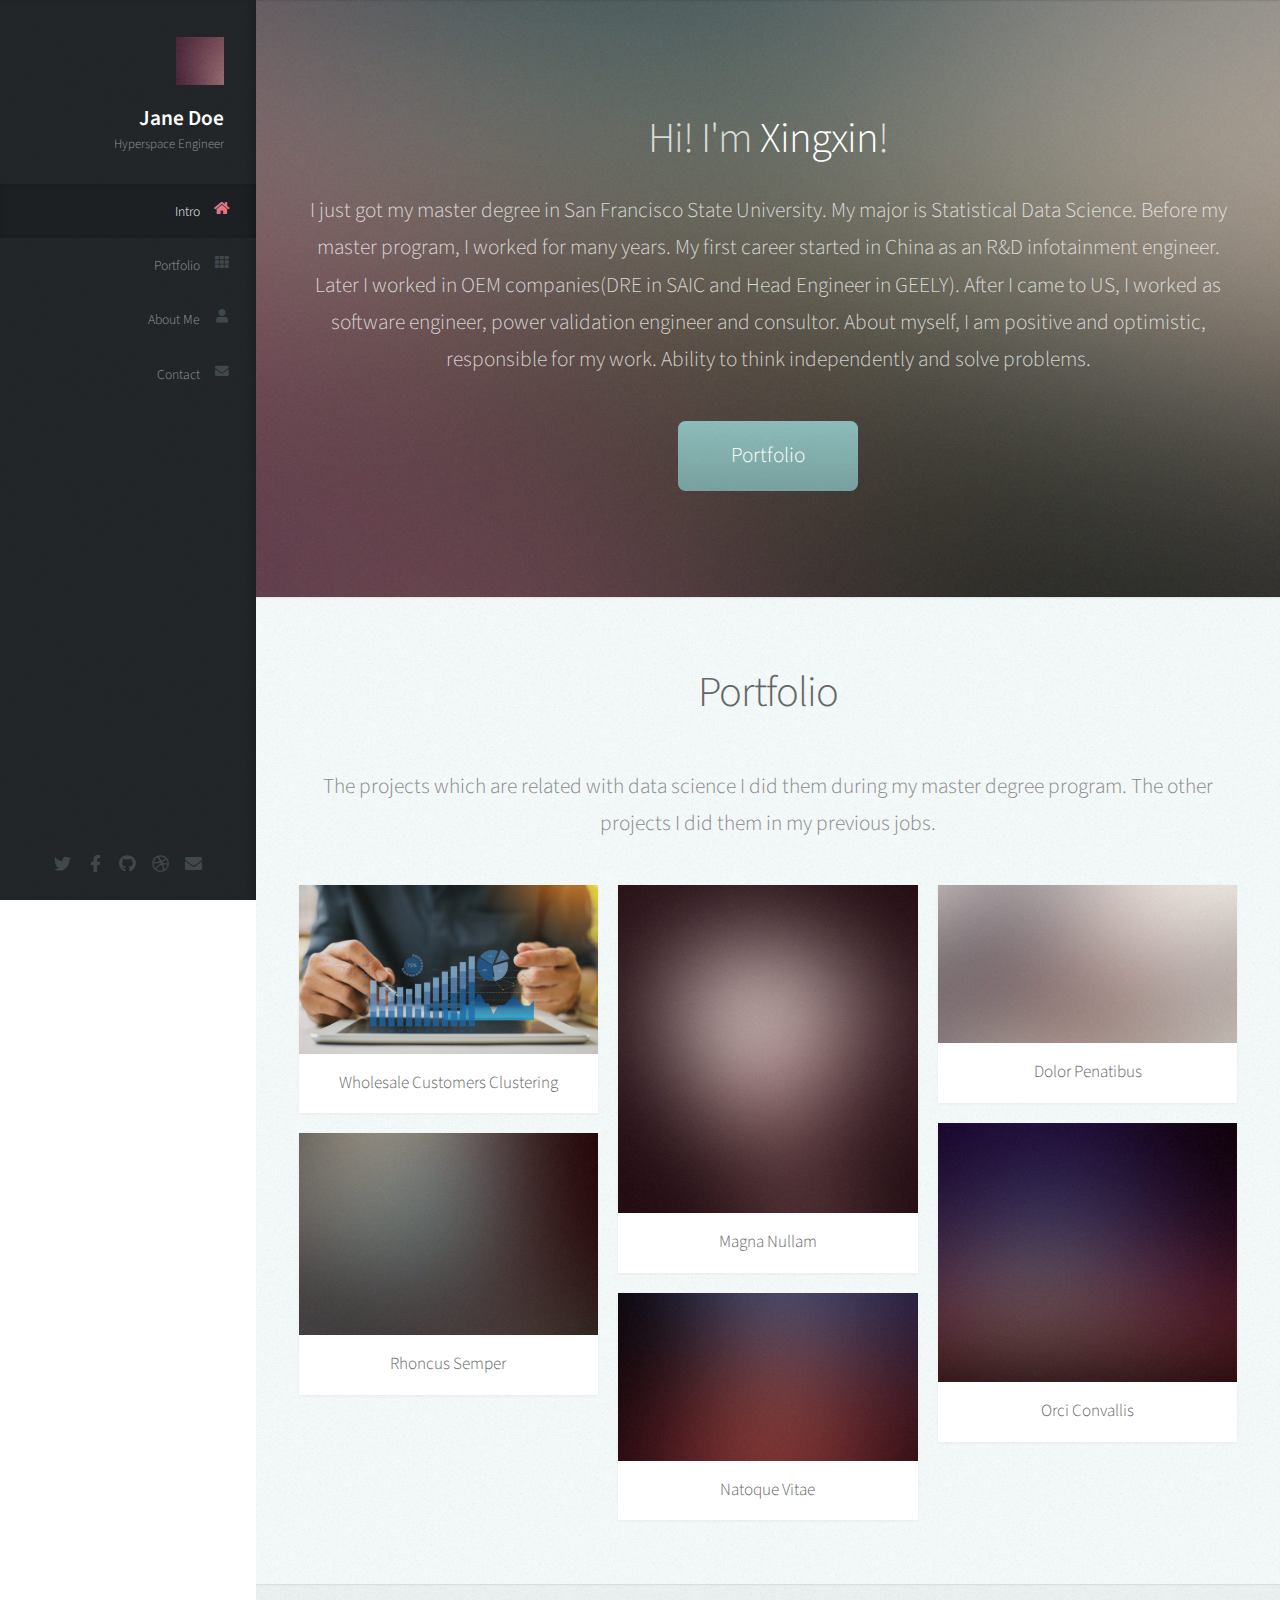
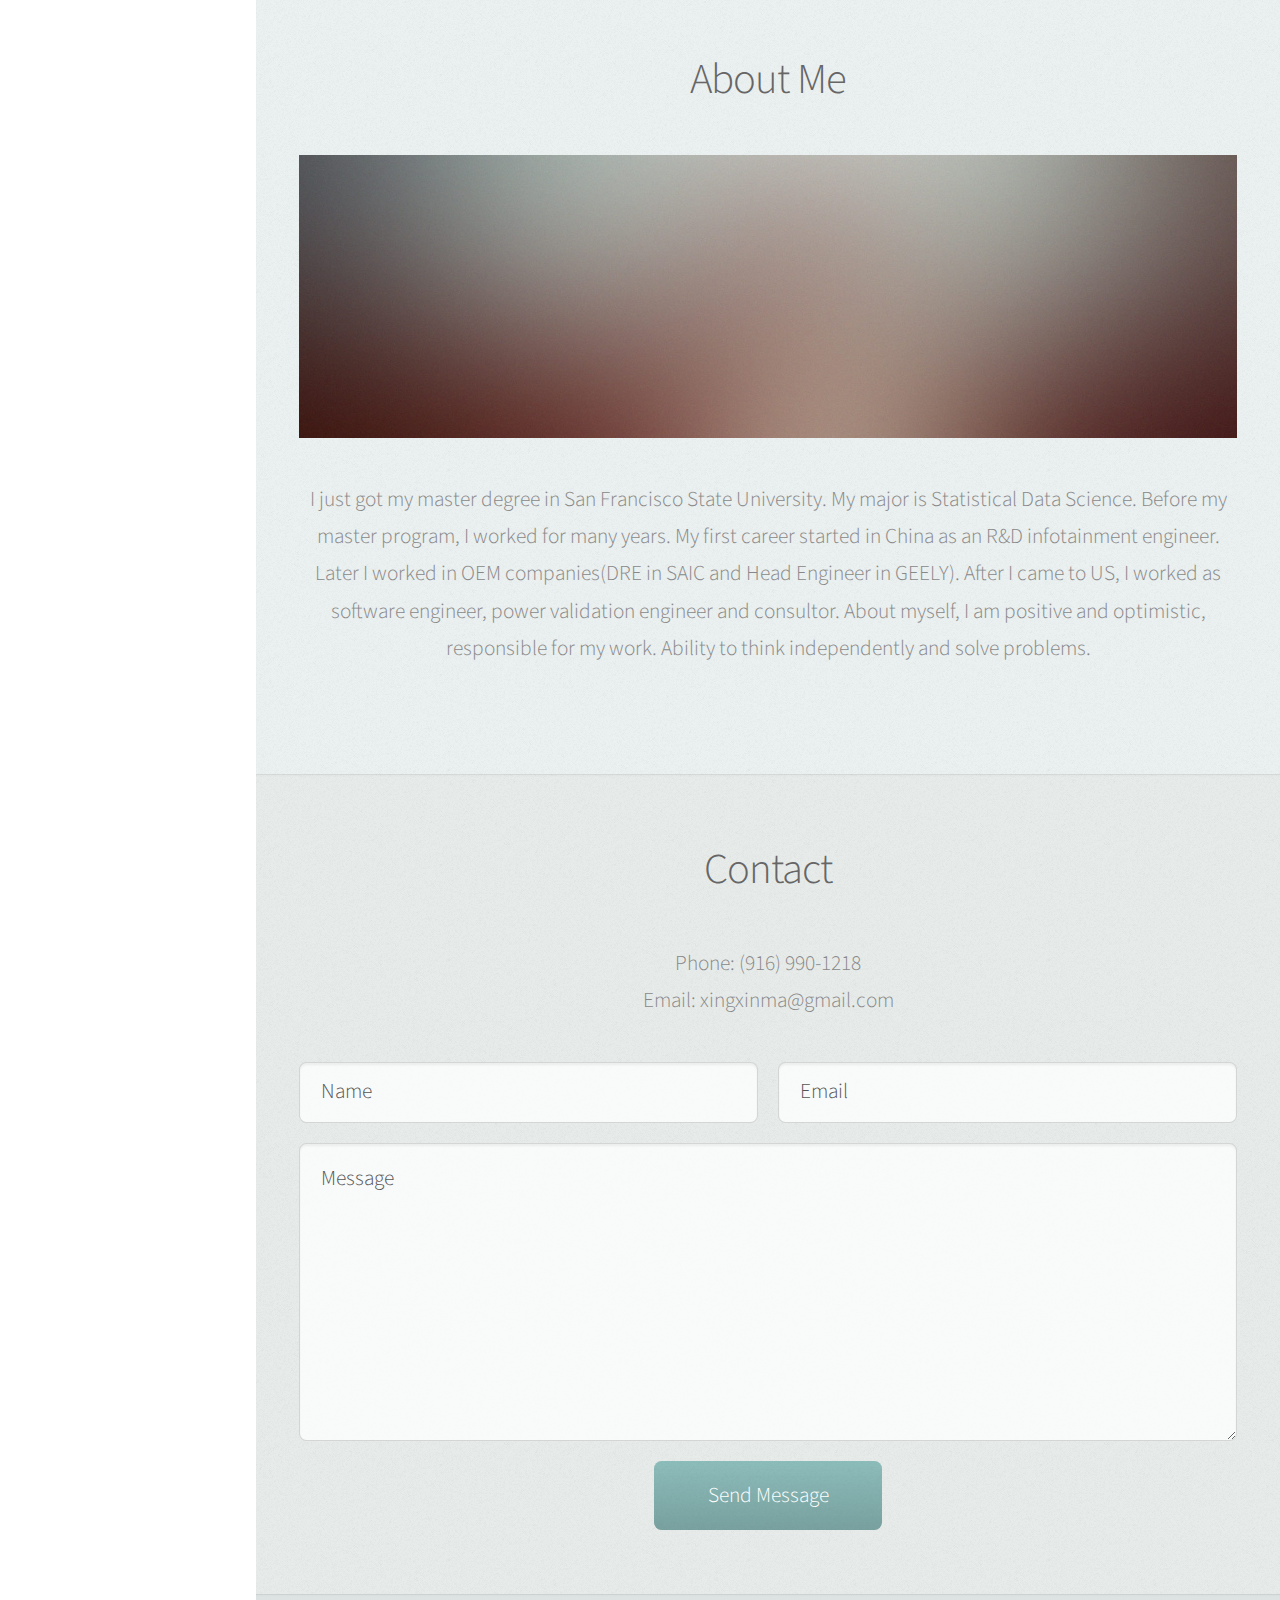
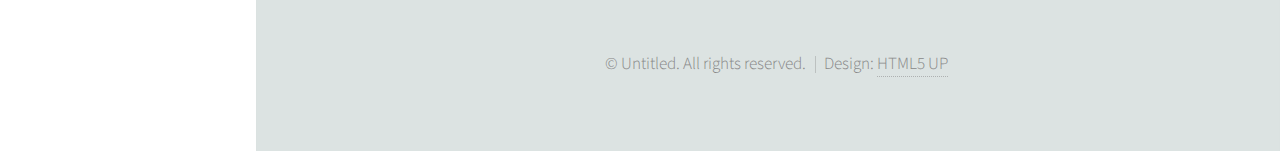
==== html5up-prologue/index.html @ 4d0ab178 "new" ====
<!DOCTYPE HTML>
<!--
	Prologue by HTML5 UP
	html5up.net | @ajlkn
	Free for personal and commercial use under the CCA 3.0 license (html5up.net/license)
-->
<html>
	<head>
		<title>Prologue by HTML5 UP</title>
		<meta charset="utf-8" />
		<meta name="viewport" content="width=device-width, initial-scale=1, user-scalable=no" />
		<link rel="stylesheet" href="assets/css/main.css" />
	</head>
	<body class="is-preload">

		<!-- Header -->
			<div id="header">

				<div class="top">

					<!-- Logo -->
						<div id="logo">
							<span class="image avatar48"><img src="images/avatar.jpg" alt="" /></span>
							<h1 id="title">Jane Doe</h1>
							<p>Hyperspace Engineer</p>
						</div>

					<!-- Nav -->
						<nav id="nav">
							<ul>
								<li><a href="#top" id="top-link"><span class="icon solid fa-home">Intro</span></a></li>
								<li><a href="#portfolio" id="portfolio-link"><span class="icon solid fa-th">Portfolio</span></a></li>
								<li><a href="#about" id="about-link"><span class="icon solid fa-user">About Me</span></a></li>
								<li><a href="#contact" id="contact-link"><span class="icon solid fa-envelope">Contact</span></a></li>
							</ul>
						</nav>

				</div>

				<div class="bottom">

					<!-- Social Icons -->
						<ul class="icons">
							<li><a href="#" class="icon brands fa-twitter"><span class="label">Twitter</span></a></li>
							<li><a href="#" class="icon brands fa-facebook-f"><span class="label">Facebook</span></a></li>
							<li><a href="#" class="icon brands fa-github"><span class="label">Github</span></a></li>
							<li><a href="#" class="icon brands fa-dribbble"><span class="label">Dribbble</span></a></li>
							<li><a href="#" class="icon solid fa-envelope"><span class="label">Email</span></a></li>
						</ul>

				</div>

			</div>

		<!-- Main -->
			<div id="main">

				<!-- Intro -->
					<section id="top" class="one dark cover">
						<div class="container">

							<header>
								<h2 class="alt">Hi! I'm <strong>Xingxin</strong>!  
								</h2>
								<p>I just got my master degree in San Francisco State University. My major is Statistical Data Science. Before my master program, I worked for many years. My first career started in China as an R&D infotainment engineer. Later I worked in OEM companies(DRE in SAIC and Head Engineer in GEELY). After I came to US, I worked as software engineer, power validation engineer and consultor.  About myself, I am positive and optimistic, responsible for my work. Ability to think independently and solve problems.</p>
							</header>

							<footer>
								<a href="#portfolio" class="button scrolly">Portfolio</a>
							</footer>

						</div>
					</section>

				<!-- Portfolio -->
					<section id="portfolio" class="two">
						<div class="container">

							<header>
								<h2>Portfolio</h2>
							</header>

							<p>The projects which are related with data science I did them during my master degree program. The other projects I did them in my previous jobs.</p>

							<div class="row">
								<div class="col-4 col-12-mobile">
									<article class="item">
										<a href="#" class="image fit"><img src="images/pic11.png" alt="" /></a>
										<header>
											<h3>Wholesale Customers
												Clustering</h3>
										</header>
									</article>
									<article class="item">
										<a href="#" class="image fit"><img src="images/pic03.jpg" alt="" /></a>
										<header>
											<h3>Rhoncus Semper</h3>
										</header>
									</article>
								</div>
								<div class="col-4 col-12-mobile">
									<article class="item">
										<a href="#" class="image fit"><img src="images/pic04.jpg" alt="" /></a>
										<header>
											<h3>Magna Nullam</h3>
										</header>
									</article>
									<article class="item">
										<a href="#" class="image fit"><img src="images/pic05.jpg" alt="" /></a>
										<header>
											<h3>Natoque Vitae</h3>
										</header>
									</article>
								</div>
								<div class="col-4 col-12-mobile">
									<article class="item">
										<a href="#" class="image fit"><img src="images/pic06.jpg" alt="" /></a>
										<header>
											<h3>Dolor Penatibus</h3>
										</header>
									</article>
									<article class="item">
										<a href="#" class="image fit"><img src="images/pic07.jpg" alt="" /></a>
										<header>
											<h3>Orci Convallis</h3>
										</header>
									</article>
								</div>
							</div>

						</div>
					</section>

				<!-- About Me -->
					<section id="about" class="three">
						<div class="container">

							<header>
								<h2>About Me</h2>
							</header>

							<a href="#" class="image featured"><img src="images/pic08.jpg" alt="" /></a>

							<p>I just got my master degree in San Francisco State University. My major is Statistical Data Science. Before my master program, I worked for many years. My first career started in China as an R&D infotainment engineer. Later I worked in OEM companies(DRE in SAIC and Head Engineer in GEELY). After I came to US, I worked as software engineer, power validation engineer and consultor.  About myself, I am positive and optimistic, responsible for my work. Ability to think independently and solve problems.</p>

						</div>
					</section>

				<!-- Contact -->
					<section id="contact" class="four">
						<div class="container">

							<header>
								<h2>Contact</h2>
							</header>

							<p>Phone: 
								(916) 990-1218<br>
								Email:
								xingxinma@gmail.com</p>

							<form method="post" action="#">
								<div class="row">
									<div class="col-6 col-12-mobile"><input type="text" name="name" placeholder="Name" /></div>
									<div class="col-6 col-12-mobile"><input type="text" name="email" placeholder="Email" /></div>
									<div class="col-12">
										<textarea name="message" placeholder="Message"></textarea>
									</div>
									<div class="col-12">
										<input type="submit" value="Send Message" />
									</div>
								</div>
							</form>

						</div>
					</section>

			</div>

		<!-- Footer -->
			<div id="footer">

				<!-- Copyright -->
					<ul class="copyright">
						<li>&copy; Untitled. All rights reserved.</li><li>Design: <a href="http://html5up.net">HTML5 UP</a></li>
					</ul>

			</div>

		<!-- Scripts -->
			<script src="assets/js/jquery.min.js"></script>
			<script src="assets/js/jquery.scrolly.min.js"></script>
			<script src="assets/js/jquery.scrollex.min.js"></script>
			<script src="assets/js/browser.min.js"></script>
			<script src="assets/js/breakpoints.min.js"></script>
			<script src="assets/js/util.js"></script>
			<script src="assets/js/main.js"></script>

	</body>
</html>
---- html5up-prologue/assets/css/main.css ----
@import url("fontawesome-all.min.css");
@import url("https://fonts.googleapis.com/css?family=Source+Sans+Pro:300,300italic,400,600");

/*
	Prologue by HTML5 UP
	html5up.net | @ajlkn
	Free for personal and commercial use under the CCA 3.0 license (html5up.net/license)
*/

html, body, div, span, applet, object,
iframe, h1, h2, h3, h4, h5, h6, p, blockquote,
pre, a, abbr, acronym, address, big, cite,
code, del, dfn, em, img, ins, kbd, q, s, samp,
small, strike, strong, sub, sup, tt, var, b,
u, i, center, dl, dt, dd, ol, ul, li, fieldset,
form, label, legend, table, caption, tbody,
tfoot, thead, tr, th, td, article, aside,
canvas, details, embed, figure, figcaption,
footer, header, hgroup, menu, nav, output, ruby,
section, summary, time, mark, audio, video {
	margin: 0;
	padding: 0;
	border: 0;
	font-size: 100%;
	font: inherit;
	vertical-align: baseline;}

article, aside, details, figcaption, figure,
footer, header, hgroup, menu, nav, section {
	display: block;}

body {
	line-height: 1;
}

ol, ul {
	list-style: none;
}

blockquote, q {
	quotes: none;
}

	blockquote:before, blockquote:after, q:before, q:after {
		content: '';
		content: none;
	}

table {
	border-collapse: collapse;
	border-spacing: 0;
}

body {
	-webkit-text-size-adjust: none;
}

mark {
	background-color: transparent;
	color: inherit;
}

input::-moz-focus-inner {
	border: 0;
	padding: 0;
}

input, select, textarea {
	-moz-appearance: none;
	-webkit-appearance: none;
	-ms-appearance: none;
	appearance: none;
}

/* Basic */

	html {
		box-sizing: border-box;
	}

	*, *:before, *:after {
		box-sizing: inherit;
	}

	body {
		background: #fff;
		font-family: 'Source Sans Pro', sans-serif;
		font-size: 19pt;
		font-weight: 300;
		line-height: 1.75em;
		color: #888;
	}

		body.is-preload *, body.is-preload *:before, body.is-preload *:after {
			-moz-animation: none !important;
			-webkit-animation: none !important;
			-ms-animation: none !important;
			animation: none !important;
			-moz-transition: none !important;
			-webkit-transition: none !important;
			-ms-transition: none !important;
			transition: none !important;
		}

	input, textarea, select {
		font-family: 'Source Sans Pro', sans-serif;
		font-size: 19pt;
		font-weight: 300;
		line-height: 1.75em;
		color: #888;
	}

	h1, h2, h3, h4, h5, h6 {
		font-weight: 300;
		color: #666;
		line-height: 1.5em;
	}

	h1 a, h2 a, h3 a, h4 a, h5 a, h6 a {
		color: inherit;
		text-decoration: none;
	}

		h1 a strong, h2 a strong, h3 a strong, h4 a strong, h5 a strong, h6 a strong {
			color: #333;
		}

	h2 {
		font-size: 2em;
		letter-spacing: -1px;
	}

		h2.alt {
			color: #888;
		}

			h2.alt strong {
				color: #666;
			}

	h3 {
		font-size: 1.5em;
	}

	header {
		margin: 0 0 2em 0;
	}

		header > p {
			margin: 1em 0 0 0;
		}

	footer {
		margin: 2em 0 0 0;
	}

	strong, b {
		font-weight: 300;
		color: #666;
	}

	em, i {
		font-style: italic;
	}

	a {
		text-decoration: none;
		color: inherit;
		border-bottom: dotted 1px rgba(128, 128, 128, 0.5);
		-moz-transition: color 0.35s ease-in-out, border-bottom-color 0.35s ease-in-out;
		-webkit-transition: color 0.35s ease-in-out, border-bottom-color 0.35s ease-in-out;
		-ms-transition: color 0.35s ease-in-out, border-bottom-color 0.35s ease-in-out;
		transition: color 0.35s ease-in-out, border-bottom-color 0.35s ease-in-out;
		outline: 0;
	}

		a:hover {
			color: #E27689;
			border-bottom-color: rgba(255, 255, 255, 0);
		}

	sub {
		position: relative;
		top: 0.5em;
		font-size: 0.8em;
	}

	sup {
		position: relative;
		top: -0.5em;
		font-size: 0.8em;
	}

	hr {
		border: 0;
		border-top: solid 1px #ddd;
	}

	blockquote {
		border-left: solid 0.5em #ddd;
		padding: 1em 0 1em 2em;
		font-style: italic;
	}

	p, ul, ol, dl, table {
		margin-bottom: 2em;
	}

	br.clear {
		clear: both;
	}

/* Container */

	.container {
		margin: 0 auto;
		max-width: 100%;
		width: 1400px;
	}

		@media screen and (min-width: 961px) and (max-width: 1880px) {

			.container {
				width: 1200px;
			}

		}

		@media screen and (min-width: 961px) and (max-width: 1620px) {

			.container {
				width: 960px;
			}

		}

		@media screen and (min-width: 961px) and (max-width: 1320px) {

			.container {
				width: 100%;
			}

		}

		@media screen and (max-width: 960px) {

			.container {
				width: 100%;
			}

		}

		@media screen and (max-width: 736px) {

			.container {
				width: 100%;
			}

		}

/* Row */

	.row {
		display: flex;
		flex-wrap: wrap;
		box-sizing: border-box;
		align-items: stretch;
	}

		.row > * {
			box-sizing: border-box;
		}

		.row.gtr-uniform > * > :last-child {
			margin-bottom: 0;
		}

		.row.aln-left {
			justify-content: flex-start;
		}

		.row.aln-center {
			justify-content: center;
		}

		.row.aln-right {
			justify-content: flex-end;
		}

		.row.aln-top {
			align-items: flex-start;
		}

		.row.aln-middle {
			align-items: center;
		}

		.row.aln-bottom {
			align-items: flex-end;
		}

		.row > .imp {
			order: -1;
		}

		.row > .col-1 {
			width: 8.33333%;
		}

		.row > .off-1 {
			margin-left: 8.33333%;
		}

		.row > .col-2 {
			width: 16.66667%;
		}

		.row > .off-2 {
			margin-left: 16.66667%;
		}

		.row > .col-3 {
			width: 25%;
		}

		.row > .off-3 {
			margin-left: 25%;
		}

		.row > .col-4 {
			width: 33.33333%;
		}

		.row > .off-4 {
			margin-left: 33.33333%;
		}

		.row > .col-5 {
			width: 41.66667%;
		}

		.row > .off-5 {
			margin-left: 41.66667%;
		}

		.row > .col-6 {
			width: 50%;
		}

		.row > .off-6 {
			margin-left: 50%;
		}

		.row > .col-7 {
			width: 58.33333%;
		}

		.row > .off-7 {
			margin-left: 58.33333%;
		}

		.row > .col-8 {
			width: 66.66667%;
		}

		.row > .off-8 {
			margin-left: 66.66667%;
		}

		.row > .col-9 {
			width: 75%;
		}

		.row > .off-9 {
			margin-left: 75%;
		}

		.row > .col-10 {
			width: 83.33333%;
		}

		.row > .off-10 {
			margin-left: 83.33333%;
		}

		.row > .col-11 {
			width: 91.66667%;
		}

		.row > .off-11 {
			margin-left: 91.66667%;
		}

		.row > .col-12 {
			width: 100%;
		}

		.row > .off-12 {
			margin-left: 100%;
		}

		.row.gtr-0 {
			margin-top: 0px;
			margin-left: 0px;
		}

			.row.gtr-0 > * {
				padding: 0px 0 0 0px;
			}

			.row.gtr-0.gtr-uniform {
				margin-top: 0px;
			}

				.row.gtr-0.gtr-uniform > * {
					padding-top: 0px;
				}

		.row.gtr-25 {
			margin-top: -10px;
			margin-left: -10px;
		}

			.row.gtr-25 > * {
				padding: 10px 0 0 10px;
			}

			.row.gtr-25.gtr-uniform {
				margin-top: -10px;
			}

				.row.gtr-25.gtr-uniform > * {
					padding-top: 10px;
				}

		.row.gtr-50 {
			margin-top: -20px;
			margin-left: -20px;
		}

			.row.gtr-50 > * {
				padding: 20px 0 0 20px;
			}

			.row.gtr-50.gtr-uniform {
				margin-top: -20px;
			}

				.row.gtr-50.gtr-uniform > * {
					padding-top: 20px;
				}

		.row {
			margin-top: -40px;
			margin-left: -40px;
		}

			.row > * {
				padding: 40px 0 0 40px;
			}

			.row.gtr-uniform {
				margin-top: -40px;
			}

				.row.gtr-uniform > * {
					padding-top: 40px;
				}

		.row.gtr-150 {
			margin-top: -60px;
			margin-left: -60px;
		}

			.row.gtr-150 > * {
				padding: 60px 0 0 60px;
			}

			.row.gtr-150.gtr-uniform {
				margin-top: -60px;
			}

				.row.gtr-150.gtr-uniform > * {
					padding-top: 60px;
				}

		.row.gtr-200 {
			margin-top: -80px;
			margin-left: -80px;
		}

			.row.gtr-200 > * {
				padding: 80px 0 0 80px;
			}

			.row.gtr-200.gtr-uniform {
				margin-top: -80px;
			}

				.row.gtr-200.gtr-uniform > * {
					padding-top: 80px;
				}

		@media screen and (min-width: 961px) and (max-width: 1880px) {

			.row {
				display: flex;
				flex-wrap: wrap;
				box-sizing: border-box;
				align-items: stretch;
			}

				.row > * {
					box-sizing: border-box;
				}

				.row.gtr-uniform > * > :last-child {
					margin-bottom: 0;
				}

				.row.aln-left {
					justify-content: flex-start;
				}

				.row.aln-center {
					justify-content: center;
				}

				.row.aln-right {
					justify-content: flex-end;
				}

				.row.aln-top {
					align-items: flex-start;
				}

				.row.aln-middle {
					align-items: center;
				}

				.row.aln-bottom {
					align-items: flex-end;
				}

				.row > .imp-wide {
					order: -1;
				}

				.row > .col-1-wide {
					width: 8.33333%;
				}

				.row > .off-1-wide {
					margin-left: 8.33333%;
				}

				.row > .col-2-wide {
					width: 16.66667%;
				}

				.row > .off-2-wide {
					margin-left: 16.66667%;
				}

				.row > .col-3-wide {
					width: 25%;
				}

				.row > .off-3-wide {
					margin-left: 25%;
				}

				.row > .col-4-wide {
					width: 33.33333%;
				}

				.row > .off-4-wide {
					margin-left: 33.33333%;
				}

				.row > .col-5-wide {
					width: 41.66667%;
				}

				.row > .off-5-wide {
					margin-left: 41.66667%;
				}

				.row > .col-6-wide {
					width: 50%;
				}

				.row > .off-6-wide {
					margin-left: 50%;
				}

				.row > .col-7-wide {
					width: 58.33333%;
				}

				.row > .off-7-wide {
					margin-left: 58.33333%;
				}

				.row > .col-8-wide {
					width: 66.66667%;
				}

				.row > .off-8-wide {
					margin-left: 66.66667%;
				}

				.row > .col-9-wide {
					width: 75%;
				}

				.row > .off-9-wide {
					margin-left: 75%;
				}

				.row > .col-10-wide {
					width: 83.33333%;
				}

				.row > .off-10-wide {
					margin-left: 83.33333%;
				}

				.row > .col-11-wide {
					width: 91.66667%;
				}

				.row > .off-11-wide {
					margin-left: 91.66667%;
				}

				.row > .col-12-wide {
					width: 100%;
				}

				.row > .off-12-wide {
					margin-left: 100%;
				}

				.row.gtr-0 {
					margin-top: 0px;
					margin-left: 0px;
				}

					.row.gtr-0 > * {
						padding: 0px 0 0 0px;
					}

					.row.gtr-0.gtr-uniform {
						margin-top: 0px;
					}

						.row.gtr-0.gtr-uniform > * {
							padding-top: 0px;
						}

				.row.gtr-25 {
					margin-top: -10px;
					margin-left: -10px;
				}

					.row.gtr-25 > * {
						padding: 10px 0 0 10px;
					}

					.row.gtr-25.gtr-uniform {
						margin-top: -10px;
					}

						.row.gtr-25.gtr-uniform > * {
							padding-top: 10px;
						}

				.row.gtr-50 {
					margin-top: -20px;
					margin-left: -20px;
				}

					.row.gtr-50 > * {
						padding: 20px 0 0 20px;
					}

					.row.gtr-50.gtr-uniform {
						margin-top: -20px;
					}

						.row.gtr-50.gtr-uniform > * {
							padding-top: 20px;
						}

				.row {
					margin-top: -40px;
					margin-left: -40px;
				}

					.row > * {
						padding: 40px 0 0 40px;
					}

					.row.gtr-uniform {
						margin-top: -40px;
					}

						.row.gtr-uniform > * {
							padding-top: 40px;
						}

				.row.gtr-150 {
					margin-top: -60px;
					margin-left: -60px;
				}

					.row.gtr-150 > * {
						padding: 60px 0 0 60px;
					}

					.row.gtr-150.gtr-uniform {
						margin-top: -60px;
					}

						.row.gtr-150.gtr-uniform > * {
							padding-top: 60px;
						}

				.row.gtr-200 {
					margin-top: -80px;
					margin-left: -80px;
				}

					.row.gtr-200 > * {
						padding: 80px 0 0 80px;
					}

					.row.gtr-200.gtr-uniform {
						margin-top: -80px;
					}

						.row.gtr-200.gtr-uniform > * {
							padding-top: 80px;
						}

		}

		@media screen and (min-width: 961px) and (max-width: 1620px) {

			.row {
				display: flex;
				flex-wrap: wrap;
				box-sizing: border-box;
				align-items: stretch;
			}

				.row > * {
					box-sizing: border-box;
				}

				.row.gtr-uniform > * > :last-child {
					margin-bottom: 0;
				}

				.row.aln-left {
					justify-content: flex-start;
				}

				.row.aln-center {
					justify-content: center;
				}

				.row.aln-right {
					justify-content: flex-end;
				}

				.row.aln-top {
					align-items: flex-start;
				}

				.row.aln-middle {
					align-items: center;
				}

				.row.aln-bottom {
					align-items: flex-end;
				}

				.row > .imp-normal {
					order: -1;
				}

				.row > .col-1-normal {
					width: 8.33333%;
				}

				.row > .off-1-normal {
					margin-left: 8.33333%;
				}

				.row > .col-2-normal {
					width: 16.66667%;
				}

				.row > .off-2-normal {
					margin-left: 16.66667%;
				}

				.row > .col-3-normal {
					width: 25%;
				}

				.row > .off-3-normal {
					margin-left: 25%;
				}

				.row > .col-4-normal {
					width: 33.33333%;
				}

				.row > .off-4-normal {
					margin-left: 33.33333%;
				}

				.row > .col-5-normal {
					width: 41.66667%;
				}

				.row > .off-5-normal {
					margin-left: 41.66667%;
				}

				.row > .col-6-normal {
					width: 50%;
				}

				.row > .off-6-normal {
					margin-left: 50%;
				}

				.row > .col-7-normal {
					width: 58.33333%;
				}

				.row > .off-7-normal {
					margin-left: 58.33333%;
				}

				.row > .col-8-normal {
					width: 66.66667%;
				}

				.row > .off-8-normal {
					margin-left: 66.66667%;
				}

				.row > .col-9-normal {
					width: 75%;
				}

				.row > .off-9-normal {
					margin-left: 75%;
				}

				.row > .col-10-normal {
					width: 83.33333%;
				}

				.row > .off-10-normal {
					margin-left: 83.33333%;
				}

				.row > .col-11-normal {
					width: 91.66667%;
				}

				.row > .off-11-normal {
					margin-left: 91.66667%;
				}

				.row > .col-12-normal {
					width: 100%;
				}

				.row > .off-12-normal {
					margin-left: 100%;
				}

				.row.gtr-0 {
					margin-top: 0px;
					margin-left: 0px;
				}

					.row.gtr-0 > * {
						padding: 0px 0 0 0px;
					}

					.row.gtr-0.gtr-uniform {
						margin-top: 0px;
					}

						.row.gtr-0.gtr-uniform > * {
							padding-top: 0px;
						}

				.row.gtr-25 {
					margin-top: -10px;
					margin-left: -10px;
				}

					.row.gtr-25 > * {
						padding: 10px 0 0 10px;
					}

					.row.gtr-25.gtr-uniform {
						margin-top: -10px;
					}

						.row.gtr-25.gtr-uniform > * {
							padding-top: 10px;
						}

				.row.gtr-50 {
					margin-top: -20px;
					margin-left: -20px;
				}

					.row.gtr-50 > * {
						padding: 20px 0 0 20px;
					}

					.row.gtr-50.gtr-uniform {
						margin-top: -20px;
					}

						.row.gtr-50.gtr-uniform > * {
							padding-top: 20px;
						}

				.row {
					margin-top: -40px;
					margin-left: -40px;
				}

					.row > * {
						padding: 40px 0 0 40px;
					}

					.row.gtr-uniform {
						margin-top: -40px;
					}

						.row.gtr-uniform > * {
							padding-top: 40px;
						}

				.row.gtr-150 {
					margin-top: -60px;
					margin-left: -60px;
				}

					.row.gtr-150 > * {
						padding: 60px 0 0 60px;
					}

					.row.gtr-150.gtr-uniform {
						margin-top: -60px;
					}

						.row.gtr-150.gtr-uniform > * {
							padding-top: 60px;
						}

				.row.gtr-200 {
					margin-top: -80px;
					margin-left: -80px;
				}

					.row.gtr-200 > * {
						padding: 80px 0 0 80px;
					}

					.row.gtr-200.gtr-uniform {
						margin-top: -80px;
					}

						.row.gtr-200.gtr-uniform > * {
							padding-top: 80px;
						}

		}

		@media screen and (min-width: 961px) and (max-width: 1320px) {

			.row {
				display: flex;
				flex-wrap: wrap;
				box-sizing: border-box;
				align-items: stretch;
			}

				.row > * {
					box-sizing: border-box;
				}

				.row.gtr-uniform > * > :last-child {
					margin-bottom: 0;
				}

				.row.aln-left {
					justify-content: flex-start;
				}

				.row.aln-center {
					justify-content: center;
				}

				.row.aln-right {
					justify-content: flex-end;
				}

				.row.aln-top {
					align-items: flex-start;
				}

				.row.aln-middle {
					align-items: center;
				}

				.row.aln-bottom {
					align-items: flex-end;
				}

				.row > .imp-narrow {
					order: -1;
				}

				.row > .col-1-narrow {
					width: 8.33333%;
				}

				.row > .off-1-narrow {
					margin-left: 8.33333%;
				}

				.row > .col-2-narrow {
					width: 16.66667%;
				}

				.row > .off-2-narrow {
					margin-left: 16.66667%;
				}

				.row > .col-3-narrow {
					width: 25%;
				}

				.row > .off-3-narrow {
					margin-left: 25%;
				}

				.row > .col-4-narrow {
					width: 33.33333%;
				}

				.row > .off-4-narrow {
					margin-left: 33.33333%;
				}

				.row > .col-5-narrow {
					width: 41.66667%;
				}

				.row > .off-5-narrow {
					margin-left: 41.66667%;
				}

				.row > .col-6-narrow {
					width: 50%;
				}

				.row > .off-6-narrow {
					margin-left: 50%;
				}

				.row > .col-7-narrow {
					width: 58.33333%;
				}

				.row > .off-7-narrow {
					margin-left: 58.33333%;
				}

				.row > .col-8-narrow {
					width: 66.66667%;
				}

				.row > .off-8-narrow {
					margin-left: 66.66667%;
				}

				.row > .col-9-narrow {
					width: 75%;
				}

				.row > .off-9-narrow {
					margin-left: 75%;
				}

				.row > .col-10-narrow {
					width: 83.33333%;
				}

				.row > .off-10-narrow {
					margin-left: 83.33333%;
				}

				.row > .col-11-narrow {
					width: 91.66667%;
				}

				.row > .off-11-narrow {
					margin-left: 91.66667%;
				}

				.row > .col-12-narrow {
					width: 100%;
				}

				.row > .off-12-narrow {
					margin-left: 100%;
				}

				.row.gtr-0 {
					margin-top: 0px;
					margin-left: 0px;
				}

					.row.gtr-0 > * {
						padding: 0px 0 0 0px;
					}

					.row.gtr-0.gtr-uniform {
						margin-top: 0px;
					}

						.row.gtr-0.gtr-uniform > * {
							padding-top: 0px;
						}

				.row.gtr-25 {
					margin-top: -5px;
					margin-left: -5px;
				}

					.row.gtr-25 > * {
						padding: 5px 0 0 5px;
					}

					.row.gtr-25.gtr-uniform {
						margin-top: -5px;
					}

						.row.gtr-25.gtr-uniform > * {
							padding-top: 5px;
						}

				.row.gtr-50 {
					margin-top: -10px;
					margin-left: -10px;
				}

					.row.gtr-50 > * {
						padding: 10px 0 0 10px;
					}

					.row.gtr-50.gtr-uniform {
						margin-top: -10px;
					}

						.row.gtr-50.gtr-uniform > * {
							padding-top: 10px;
						}

				.row {
					margin-top: -20px;
					margin-left: -20px;
				}

					.row > * {
						padding: 20px 0 0 20px;
					}

					.row.gtr-uniform {
						margin-top: -20px;
					}

						.row.gtr-uniform > * {
							padding-top: 20px;
						}

				.row.gtr-150 {
					margin-top: -30px;
					margin-left: -30px;
				}

					.row.gtr-150 > * {
						padding: 30px 0 0 30px;
					}

					.row.gtr-150.gtr-uniform {
						margin-top: -30px;
					}

						.row.gtr-150.gtr-uniform > * {
							padding-top: 30px;
						}

				.row.gtr-200 {
					margin-top: -40px;
					margin-left: -40px;
				}

					.row.gtr-200 > * {
						padding: 40px 0 0 40px;
					}

					.row.gtr-200.gtr-uniform {
						margin-top: -40px;
					}

						.row.gtr-200.gtr-uniform > * {
							padding-top: 40px;
						}

		}

		@media screen and (max-width: 960px) {

			.row {
				display: flex;
				flex-wrap: wrap;
				box-sizing: border-box;
				align-items: stretch;
			}

				.row > * {
					box-sizing: border-box;
				}

				.row.gtr-uniform > * > :last-child {
					margin-bottom: 0;
				}

				.row.aln-left {
					justify-content: flex-start;
				}

				.row.aln-center {
					justify-content: center;
				}

				.row.aln-right {
					justify-content: flex-end;
				}

				.row.aln-top {
					align-items: flex-start;
				}

				.row.aln-middle {
					align-items: center;
				}

				.row.aln-bottom {
					align-items: flex-end;
				}

				.row > .imp-narrower {
					order: -1;
				}

				.row > .col-1-narrower {
					width: 8.33333%;
				}

				.row > .off-1-narrower {
					margin-left: 8.33333%;
				}

				.row > .col-2-narrower {
					width: 16.66667%;
				}

				.row > .off-2-narrower {
					margin-left: 16.66667%;
				}

				.row > .col-3-narrower {
					width: 25%;
				}

				.row > .off-3-narrower {
					margin-left: 25%;
				}

				.row > .col-4-narrower {
					width: 33.33333%;
				}

				.row > .off-4-narrower {
					margin-left: 33.33333%;
				}

				.row > .col-5-narrower {
					width: 41.66667%;
				}

				.row > .off-5-narrower {
					margin-left: 41.66667%;
				}

				.row > .col-6-narrower {
					width: 50%;
				}

				.row > .off-6-narrower {
					margin-left: 50%;
				}

				.row > .col-7-narrower {
					width: 58.33333%;
				}

				.row > .off-7-narrower {
					margin-left: 58.33333%;
				}

				.row > .col-8-narrower {
					width: 66.66667%;
				}

				.row > .off-8-narrower {
					margin-left: 66.66667%;
				}

				.row > .col-9-narrower {
					width: 75%;
				}

				.row > .off-9-narrower {
					margin-left: 75%;
				}

				.row > .col-10-narrower {
					width: 83.33333%;
				}

				.row > .off-10-narrower {
					margin-left: 83.33333%;
				}

				.row > .col-11-narrower {
					width: 91.66667%;
				}

				.row > .off-11-narrower {
					margin-left: 91.66667%;
				}

				.row > .col-12-narrower {
					width: 100%;
				}

				.row > .off-12-narrower {
					margin-left: 100%;
				}

				.row.gtr-0 {
					margin-top: 0px;
					margin-left: 0px;
				}

					.row.gtr-0 > * {
						padding: 0px 0 0 0px;
					}

					.row.gtr-0.gtr-uniform {
						margin-top: 0px;
					}

						.row.gtr-0.gtr-uniform > * {
							padding-top: 0px;
						}

				.row.gtr-25 {
					margin-top: -5px;
					margin-left: -5px;
				}

					.row.gtr-25 > * {
						padding: 5px 0 0 5px;
					}

					.row.gtr-25.gtr-uniform {
						margin-top: -5px;
					}

						.row.gtr-25.gtr-uniform > * {
							padding-top: 5px;
						}

				.row.gtr-50 {
					margin-top: -10px;
					margin-left: -10px;
				}

					.row.gtr-50 > * {
						padding: 10px 0 0 10px;
					}

					.row.gtr-50.gtr-uniform {
						margin-top: -10px;
					}

						.row.gtr-50.gtr-uniform > * {
							padding-top: 10px;
						}

				.row {
					margin-top: -20px;
					margin-left: -20px;
				}

					.row > * {
						padding: 20px 0 0 20px;
					}

					.row.gtr-uniform {
						margin-top: -20px;
					}

						.row.gtr-uniform > * {
							padding-top: 20px;
						}

				.row.gtr-150 {
					margin-top: -30px;
					margin-left: -30px;
				}

					.row.gtr-150 > * {
						padding: 30px 0 0 30px;
					}

					.row.gtr-150.gtr-uniform {
						margin-top: -30px;
					}

						.row.gtr-150.gtr-uniform > * {
							padding-top: 30px;
						}

				.row.gtr-200 {
					margin-top: -40px;
					margin-left: -40px;
				}

					.row.gtr-200 > * {
						padding: 40px 0 0 40px;
					}

					.row.gtr-200.gtr-uniform {
						margin-top: -40px;
					}

						.row.gtr-200.gtr-uniform > * {
							padding-top: 40px;
						}

		}

		@media screen and (max-width: 736px) {

			.row {
				display: flex;
				flex-wrap: wrap;
				box-sizing: border-box;
				align-items: stretch;
			}

				.row > * {
					box-sizing: border-box;
				}

				.row.gtr-uniform > * > :last-child {
					margin-bottom: 0;
				}

				.row.aln-left {
					justify-content: flex-start;
				}

				.row.aln-center {
					justify-content: center;
				}

				.row.aln-right {
					justify-content: flex-end;
				}

				.row.aln-top {
					align-items: flex-start;
				}

				.row.aln-middle {
					align-items: center;
				}

				.row.aln-bottom {
					align-items: flex-end;
				}

				.row > .imp-mobile {
					order: -1;
				}

				.row > .col-1-mobile {
					width: 8.33333%;
				}

				.row > .off-1-mobile {
					margin-left: 8.33333%;
				}

				.row > .col-2-mobile {
					width: 16.66667%;
				}

				.row > .off-2-mobile {
					margin-left: 16.66667%;
				}

				.row > .col-3-mobile {
					width: 25%;
				}

				.row > .off-3-mobile {
					margin-left: 25%;
				}

				.row > .col-4-mobile {
					width: 33.33333%;
				}

				.row > .off-4-mobile {
					margin-left: 33.33333%;
				}

				.row > .col-5-mobile {
					width: 41.66667%;
				}

				.row > .off-5-mobile {
					margin-left: 41.66667%;
				}

				.row > .col-6-mobile {
					width: 50%;
				}

				.row > .off-6-mobile {
					margin-left: 50%;
				}

				.row > .col-7-mobile {
					width: 58.33333%;
				}

				.row > .off-7-mobile {
					margin-left: 58.33333%;
				}

				.row > .col-8-mobile {
					width: 66.66667%;
				}

				.row > .off-8-mobile {
					margin-left: 66.66667%;
				}

				.row > .col-9-mobile {
					width: 75%;
				}

				.row > .off-9-mobile {
					margin-left: 75%;
				}

				.row > .col-10-mobile {
					width: 83.33333%;
				}

				.row > .off-10-mobile {
					margin-left: 83.33333%;
				}

				.row > .col-11-mobile {
					width: 91.66667%;
				}

				.row > .off-11-mobile {
					margin-left: 91.66667%;
				}

				.row > .col-12-mobile {
					width: 100%;
				}

				.row > .off-12-mobile {
					margin-left: 100%;
				}

				.row.gtr-0 {
					margin-top: 0px;
					margin-left: 0px;
				}

					.row.gtr-0 > * {
						padding: 0px 0 0 0px;
					}

					.row.gtr-0.gtr-uniform {
						margin-top: 0px;
					}

						.row.gtr-0.gtr-uniform > * {
							padding-top: 0px;
						}

				.row.gtr-25 {
					margin-top: -5px;
					margin-left: -5px;
				}

					.row.gtr-25 > * {
						padding: 5px 0 0 5px;
					}

					.row.gtr-25.gtr-uniform {
						margin-top: -5px;
					}

						.row.gtr-25.gtr-uniform > * {
							padding-top: 5px;
						}

				.row.gtr-50 {
					margin-top: -10px;
					margin-left: -10px;
				}

					.row.gtr-50 > * {
						padding: 10px 0 0 10px;
					}

					.row.gtr-50.gtr-uniform {
						margin-top: -10px;
					}

						.row.gtr-50.gtr-uniform > * {
							padding-top: 10px;
						}

				.row {
					margin-top: -20px;
					margin-left: -20px;
				}

					.row > * {
						padding: 20px 0 0 20px;
					}

					.row.gtr-uniform {
						margin-top: -20px;
					}

						.row.gtr-uniform > * {
							padding-top: 20px;
						}

				.row.gtr-150 {
					margin-top: -30px;
					margin-left: -30px;
				}

					.row.gtr-150 > * {
						padding: 30px 0 0 30px;
					}

					.row.gtr-150.gtr-uniform {
						margin-top: -30px;
					}

						.row.gtr-150.gtr-uniform > * {
							padding-top: 30px;
						}

				.row.gtr-200 {
					margin-top: -40px;
					margin-left: -40px;
				}

					.row.gtr-200 > * {
						padding: 40px 0 0 40px;
					}

					.row.gtr-200.gtr-uniform {
						margin-top: -40px;
					}

						.row.gtr-200.gtr-uniform > * {
							padding-top: 40px;
						}

		}

/* Sections/Article */

	section, article {
		margin-bottom: 3em;
	}

		section > :last-child,
		section > .container, section:last-child, article > :last-child,
		article > .container, article:last-child {
			margin-bottom: 0;
		}

		.row > section, .row > article {
			margin-bottom: 0;
		}

/* Image */

	.image {
		display: inline-block;
		border: 0;
	}

		.image img {
			display: block;
			width: 100%;
		}

		.image.avatar48 {
			width: 48px;
			height: 48px;
			background: #f00;
		}

			.image.avatar48 img {
				width: 48px;
				height: 48px;
			}

		.image.fit {
			display: block;
			width: 100%;
		}

		.image.featured {
			display: block;
			width: 100%;
			margin: 0 0 2em 0;
		}

		.image.left {
			float: left;
			margin: 0 2em 2em 0;
		}

		.image.centered {
			display: block;
			margin: 0 0 2em 0;
		}

			.image.centered img {
				margin: 0 auto;
				width: auto;
			}

/* List */

	ul {
		list-style: disc;
		padding-left: 1em;
	}

		ul li {
			padding-left: 0.5em;
		}

	ol {
		list-style: decimal;
		padding-left: 1.25em;
	}

		ol li {
			padding-left: 0.25em;
		}

/* Icons */

	ul.icons {
		cursor: default;
		list-style: none;
		padding-left: 0;
	}

		ul.icons li {
			display: inline-block;
			padding-left: 0;
		}

		ul.icons a {
			display: inline-block;
			width: 2em;
			height: 2em;
			line-height: 2em;
			text-align: center;
			border: 0;
		}

/* Form */

	form label {
		display: block;
		text-align: left;
		margin-bottom: 0.5em;
	}

	form input[type="text"],
	form input[type="email"],
	form input[type="password"],
	form select,
	form textarea {
		position: relative;
		-webkit-appearance: none;
		display: block;
		border: 0;
		outline: 0;
		background: #fff;
		background: rgba(255, 255, 255, 0.75);
		width: 100%;
		border-radius: 0.35em;
		padding: 0.75em 1em 0.75em 1em;
		box-shadow: inset 0 0.1em 0.1em 0 rgba(0, 0, 0, 0.05);
		border: solid 1px rgba(0, 0, 0, 0.15);
		-moz-transition: all 0.35s ease-in-out;
		-webkit-transition: all 0.35s ease-in-out;
		-ms-transition: all 0.35s ease-in-out;
		transition: all 0.35s ease-in-out;
	}

		form input[type="text"]:focus,
		form input[type="email"]:focus,
		form input[type="password"]:focus,
		form select:focus,
		form textarea:focus {
			box-shadow: 0 0 2px 1px #8ebebc;
			background: #fff;
		}

	form input[type="text"],
	form input[type="email"],
	form input[type="password"],
	form select {
		line-height: 1.25em;
	}

	form textarea {
		min-height: 14em;
	}

	form ::-webkit-input-placeholder {
		color: #555 !important;
	}

	form :-moz-placeholder {
		color: #555 !important;
	}

	form ::-moz-placeholder {
		color: #555 !important;
	}

	form :-ms-input-placeholder {
		color: #555 !important;
	}

	form ::-moz-focus-inner {
		border: 0;
	}

/* Table */

	table {
		width: 100%;
		text-align: left;
	}

		table tbody tr:nth-child(2n+2) {
			background: #f4f4f4;
		}

		table td {
			padding: 0.5em 1em 0.5em 1em;
		}

		table th {
			text-align: left;
			padding: 0.5em 1em 0.5em 1em;
			color: #fff;
			background: #222729 url("images/overlay.png");
		}

		table thead {
			background: #444;
			color: #fff;
		}

		table tfoot {
			background: #eee;
		}

/* Button */

	input[type="button"],
	input[type="submit"],
	input[type="reset"],
	button,
	.button {
		position: relative;
		display: inline-block;
		border-radius: 0.35em;
		color: #fff !important;
		text-decoration: none;
		padding: 0.75em 2.5em 0.75em 2.5em;
		background-color: #8ebebc;
		border: 0;
		cursor: pointer;
		background-image: -moz-linear-gradient(top, rgba(0, 0, 0, 0), rgba(0, 0, 0, 0.15)), url("images/overlay.png");
		background-image: -webkit-linear-gradient(top, rgba(0, 0, 0, 0), rgba(0, 0, 0, 0.15)), url("images/overlay.png");
		background-image: -ms-linear-gradient(top, rgba(0, 0, 0, 0), rgba(0, 0, 0, 0.15)), url("images/overlay.png");
		background-image: linear-gradient(top, rgba(0, 0, 0, 0), rgba(0, 0, 0, 0.15)), url("images/overlay.png");
		-moz-transition: background-color 0.35s ease-in-out;
		-webkit-transition: background-color 0.35s ease-in-out;
		-ms-transition: background-color 0.35s ease-in-out;
		transition: background-color 0.35s ease-in-out;
	}

		input[type="button"]:hover,
		input[type="submit"]:hover,
		input[type="reset"]:hover,
		button:hover,
		.button:hover {
			background-color: #9ececc;
		}

		input[type="button"]:active,
		input[type="submit"]:active,
		input[type="reset"]:active,
		button:active,
		.button:active {
			background-color: #7eaeac;
		}

/* Item */

	.item {
		box-shadow: 0 0.05em 0.15em 0 rgba(0, 0, 0, 0.05);
		margin-bottom: 40px;
	}

		.item header {
			background: #fff;
			margin: 0;
			padding: 1em 0 1em 0;
			font-size: 0.8em;
		}

			.item header h3 {
				font-size: 1em;
			}

/* Icons */

	.icon {
		text-decoration: none;
		text-decoration: none;
	}

		.icon:before {
			-moz-osx-font-smoothing: grayscale;
			-webkit-font-smoothing: antialiased;
			display: inline-block;
			font-style: normal;
			font-variant: normal;
			text-rendering: auto;
			line-height: 1;
			text-transform: none !important;
			font-family: 'Font Awesome 5 Free';
			font-weight: 400;
		}

		.icon:before {
			line-height: inherit;
		}

		.icon > .label {
			display: none;
		}

		.icon.solid:before {
			font-weight: 900;
		}

		.icon.brands:before {
			font-family: 'Font Awesome 5 Brands';
		}

/* Header */

	#header {
		display: -moz-flex;
		display: -webkit-flex;
		display: -ms-flex;
		display: flex;
		-moz-flex-direction: column;
		-webkit-flex-direction: column;
		-ms-flex-direction: column;
		flex-direction: column;
		-moz-justify-content: space-between;
		-webkit-justify-content: space-between;
		-ms-justify-content: space-between;
		justify-content: space-between;
		background: #222629 url("images/overlay.png");
		box-shadow: inset -0.25em 0 0.25em 0 rgba(0, 0, 0, 0.1);
		color: #fff;
		height: 100%;
		left: 0;
		overflow-y: auto;
		position: fixed;
		text-align: right;
		top: 0;
		width: 375px;
	}

		#header .top {
			-moz-flex-grow: 1;
			-webkit-flex-grow: 1;
			-ms-flex-grow: 1;
			flex-grow: 1;
		}

		#header .bottom {
			-moz-flex-shrink: 0;
			-webkit-flex-shrink: 0;
			-ms-flex-shrink: 0;
			flex-shrink: 0;
			padding: 1.5em 0 0.75em 0;
		}

			#header .bottom > :last-child {
				margin-bottom: 0;
			}

		#header .icons {
			font-size: 0.8em;
			text-align: center;
		}

			#header .icons a {
				color: #41484c;
				-moz-transition: color 0.35s ease-in-out;
				-webkit-transition: color 0.35s ease-in-out;
				-ms-transition: color 0.35s ease-in-out;
				transition: color 0.35s ease-in-out;
			}

				#header .icons a:hover {
					color: #fff;
				}

	#logo {
		position: relative;
		margin: 1.75em 1.5em 1.5em 1.5em;
		min-height: 48px;
		cursor: default;
	}

		#logo h1 {
			position: relative;
			color: #fff;
			font-weight: 600;
			font-size: 1em;
			line-height: 1em;
		}

		#logo p {
			position: relative;
			display: block;
			font-size: 0.6em;
			color: rgba(255, 255, 255, 0.5);
			line-height: 1.25em;
			margin: 0.5em 0 0 0;
		}

		#logo .image {
			position: absolute;
			left: 0;
			top: 0;
		}

	#nav ul {
		list-style: none;
		padding-left: 0;
		margin-bottom: 0;
	}

		#nav ul li {
			padding-left: 0;
		}

			#nav ul li a {
				display: block;
				padding: 0.5em 1.5em 0.5em 1.5em;
				color: rgba(255, 255, 255, 0.5);
				text-decoration: none;
				outline: 0;
				border: 0;
				-moz-transition: none;
				-webkit-transition: none;
				-ms-transition: none;
				transition: none;
			}

				#nav ul li a span {
					position: relative;
					display: block;
					font-size: 0.8em;
				}

					#nav ul li a span:before {
						position: absolute;
						left: 0;
						color: #41484c;
						text-align: center;
						width: 1.25em;
						line-height: 1.75em;
					}

				#nav ul li a.active {
					background: rgba(0, 0, 0, 0.15);
					box-shadow: inset 0 0 0.25em 0 rgba(0, 0, 0, 0.125);
					color: #fff;
				}

					#nav ul li a.active span:before {
						color: #e27689;
					}

/* Footer */

	#footer {
		margin-left: 375px;
		text-align: center;
		background-color: #dce3e2;
		padding: 3em 0 4em 0;
		box-shadow: inset 0 1px 0 0 rgba(0, 0, 0, 0.05), inset 0 0.1em 0.1em 0 rgba(0, 0, 0, 0.025);
		font-size: 0.8em;
	}

		#footer .copyright {
			cursor: default;
			margin: 0;
		}

			#footer .copyright li {
				display: inline-block;
				line-height: 1em;
				border-left: solid 1px rgba(128, 128, 128, 0.35);
				padding: 0 0 0 0.5em;
				margin: 0 0 0 0.5em;
			}

				#footer .copyright li:first-child {
					border-left: 0;
					padding-left: 0;
					margin-left: 0;
				}

/* Main */

	#main {
		margin-left: 375px;
	}

		#main > section {
			margin: 0;
			overflow: hidden;
			padding: 4em 0;
			box-shadow: inset 0 1px 0 0 rgba(0, 0, 0, 0.05), inset 0 0.1em 0.1em 0 rgba(0, 0, 0, 0.025);
			text-align: center;
			background-image: url("images/overlay.png");
		}

			#main > section.dark {
				color: #ddd;
				color: rgba(255, 255, 255, 0.75);
			}

				#main > section.dark h2, #main > section.dark h3, #main > section.dark h4, #main > section.dark h5, #main > section.dark h6 {
					color: inherit;
				}

				#main > section.dark strong {
					color: #fff;
					border-color: inherit;
				}

				#main > section.dark a {
					color: #fff;
					border-color: inherit;
				}

					#main > section.dark a:hover {
						border-bottom-color: rgba(255, 255, 255, 0);
					}

			#main > section.cover {
				padding: 10em 0;
				background-size: cover;
				background-position: center center;
			}

			#main > section.one {
				background-color: #81918E;
				background-image: url("../../images/banner.jpg");
			}

			#main > section.two {
				background-color: #f5fafa;
			}

			#main > section.three {
				background-color: #ecf1f1;
			}

			#main > section.four {
				background-color: #e8edec;
			}

/* Wide */

	@media screen and (min-width: 961px) and (max-width: 1880px) {

		/* Basic */

			body, input, textarea, select {
				font-size: 17pt;
			}

		/* Header */

			#header {
				width: 300px;
			}

		/* Footer */

			#footer {
				margin-left: 300px;
			}

		/* Main */

			#main {
				margin-left: 300px;
			}

	}

/* Normal */

	@media screen and (min-width: 961px) and (max-width: 1620px) {

		/* Main */

			#main > section {
				padding: 3em 0;
			}

			#main section.cover {
				padding: 5em 0;
			}

	}

/* Narrow */

	@media screen and (min-width: 961px) and (max-width: 1320px) {

		/* Basic */

			body, input, textarea, select {
				font-size: 16pt;
			}

			.container {
				padding: 0 2em 0 2em;
			}

		/* Icons */

			ul.icons li a {
				width: 1.75em;
			}

		/* Item */

			.item {
				margin-bottom: 20px;
			}

		/* Header */

			#header {
				width: 20%;
			}

			#logo .image {
				position: relative;
				margin: 0 0 0.5em 0;
			}

			#nav ul li a {
				font-size: 0.8em;
				padding-top: 0.5em;
				padding-bottom: 0.5em;
			}

				#nav ul li a span {
					padding-right: 2.25em;
				}

					#nav ul li a span:before {
						left: 100%;
						margin-left: -1.25em;
						line-height: 2.25em;
					}

		/* Footer */

			#footer {
				margin-left: 20%;
			}

		/* Main */

			#main {
				margin-left: 20%;
			}

	}

/* Narrower */

	#headerToggle {
		display: none;
	}

	@media screen and (max-width: 960px) {

		/* Basic */

			html, body {
				overflow-x: hidden;
			}

			body, input, textarea, select {
				font-size: 16pt;
			}

			header br {
				display: none;
			}

			.container {
				padding: 0 2em 0 2em;
			}

		/* Item */

			.item {
				margin-bottom: 15px;
			}

		/* Icons */

			ul.icons a {
				width: 1.75em;
				font-size: 1.25em;
			}

		/* Header */

			#header {
				-moz-backface-visibility: hidden;
				-webkit-backface-visibility: hidden;
				-ms-backface-visibility: hidden;
				backface-visibility: hidden;
				-moz-transform: translateX(-275px);
				-webkit-transform: translateX(-275px);
				-ms-transform: translateX(-275px);
				transform: translateX(-275px);
				-moz-transition: -moz-transform 0.5s ease;
				-webkit-transition: -webkit-transform 0.5s ease;
				-ms-transition: -ms-transform 0.5s ease;
				transition: transform 0.5s ease;
				-webkit-overflow-scrolling: touch;
				display: block;
				height: 100%;
				left: 0;
				overflow-y: auto;
				position: fixed;
				top: 0;
				width: 275px;
				z-index: 10002;
				width: 275px;
				background: #222729 url("images/overlay.png");
				box-shadow: inset -0.25em 0 0.25em 0 rgba(0, 0, 0, 0.125);
			}

				#header .top {
					position: relative;
				}

				#header .bottom {
					border-top: solid 1px rgba(255, 255, 255, 0.05);
					box-shadow: 0 -1px 0 0 rgba(0, 0, 0, 0.15);
					padding-top: 2em;
					margin-top: 2em;
					position: relative;
				}

			#logo {
				margin: 1.5em 1.25em 1.25em 1.25em;
			}

			#nav ul li a {
				padding: 0.5em 1.25em 0.5em 1.25em;
			}

			#headerToggle {
				-moz-backface-visibility: hidden;
				-webkit-backface-visibility: hidden;
				-ms-backface-visibility: hidden;
				backface-visibility: hidden;
				-moz-transition: -moz-transform 0.5s ease;
				-webkit-transition: -webkit-transform 0.5s ease;
				-ms-transition: -ms-transform 0.5s ease;
				transition: transform 0.5s ease;
				display: block;
				height: 2.25em;
				left: 0;
				position: fixed;
				top: 0;
				width: 3.25em;
				z-index: 10001;
			}

				#headerToggle .toggle {
					text-decoration: none;
					position: absolute;
					left: 0;
					top: 0;
					width: 100%;
					height: 100%;
					outline: 0;
					border: 0;
				}

					#headerToggle .toggle:before {
						-moz-osx-font-smoothing: grayscale;
						-webkit-font-smoothing: antialiased;
						display: inline-block;
						font-style: normal;
						font-variant: normal;
						text-rendering: auto;
						line-height: 1;
						text-transform: none !important;
						font-family: 'Font Awesome 5 Free';
						font-weight: 900;
					}

					#headerToggle .toggle:before {
						text-decoration: none;
						content: '\f0c9';
						color: #fff;
						font-size: 18px;
						background: rgba(128, 136, 144, 0.5);
						border-radius: 0.35em;
						text-align: center;
						position: absolute;
						left: 0.5em;
						top: 0.5em;
						display: block;
						width: 3.25em;
						height: 2.25em;
						line-height: 2.25em;
					}

			body.header-visible #main {
				-moz-transform: translateX(275px);
				-webkit-transform: translateX(275px);
				-ms-transform: translateX(275px);
				transform: translateX(275px);
			}

			body.header-visible #headerToggle {
				-moz-transform: translateX(275px);
				-webkit-transform: translateX(275px);
				-ms-transform: translateX(275px);
				transform: translateX(275px);
			}

			body.header-visible #header {
				-moz-transform: translateX(0);
				-webkit-transform: translateX(0);
				-ms-transform: translateX(0);
				transform: translateX(0);
			}

		/* Footer */

			#footer {
				margin-left: 0;
			}

		/* Main */

			#main {
				-moz-backface-visibility: hidden;
				-webkit-backface-visibility: hidden;
				-ms-backface-visibility: hidden;
				backface-visibility: hidden;
				-moz-transition: -moz-transform 0.5s ease;
				-webkit-transition: -webkit-transform 0.5s ease;
				-ms-transition: -ms-transform 0.5s ease;
				transition: transform 0.5s ease;
				padding-bottom: 1px;
				margin-left: 0;
			}

				#main > section {
					padding: 3em 0;
				}

				#main section.cover {
					padding: 4em 0;
				}

	}

/* Mobile */

	@media screen and (max-width: 736px) {

		/* Basic */

			body, input, textarea, select {
				font-size: 14pt;
			}

			h2 {
				font-size: 1.5em;
				letter-spacing: 0;
				font-weight: 300;
			}

			.container {
				padding: 0 15px 0 15px;
			}

		/* List */

			ul.icons a {
				width: 2em;
				font-size: 1.25em;
			}

		/* Main */

			#main > section {
				padding: 2em 0;
			}

			#main section.cover {
				padding: 4em 0em;
			}

				#main section.cover header {
					padding: 0 1em;
				}

		/* Footer */

			#footer .copyright li {
				display: block;
				line-height: 1.25em;
				border: 0;
				padding: 0;
				margin: 1em 0 0 0;
			}

				#footer .copyright li:first-child {
					margin-top: 0;
				}

	}
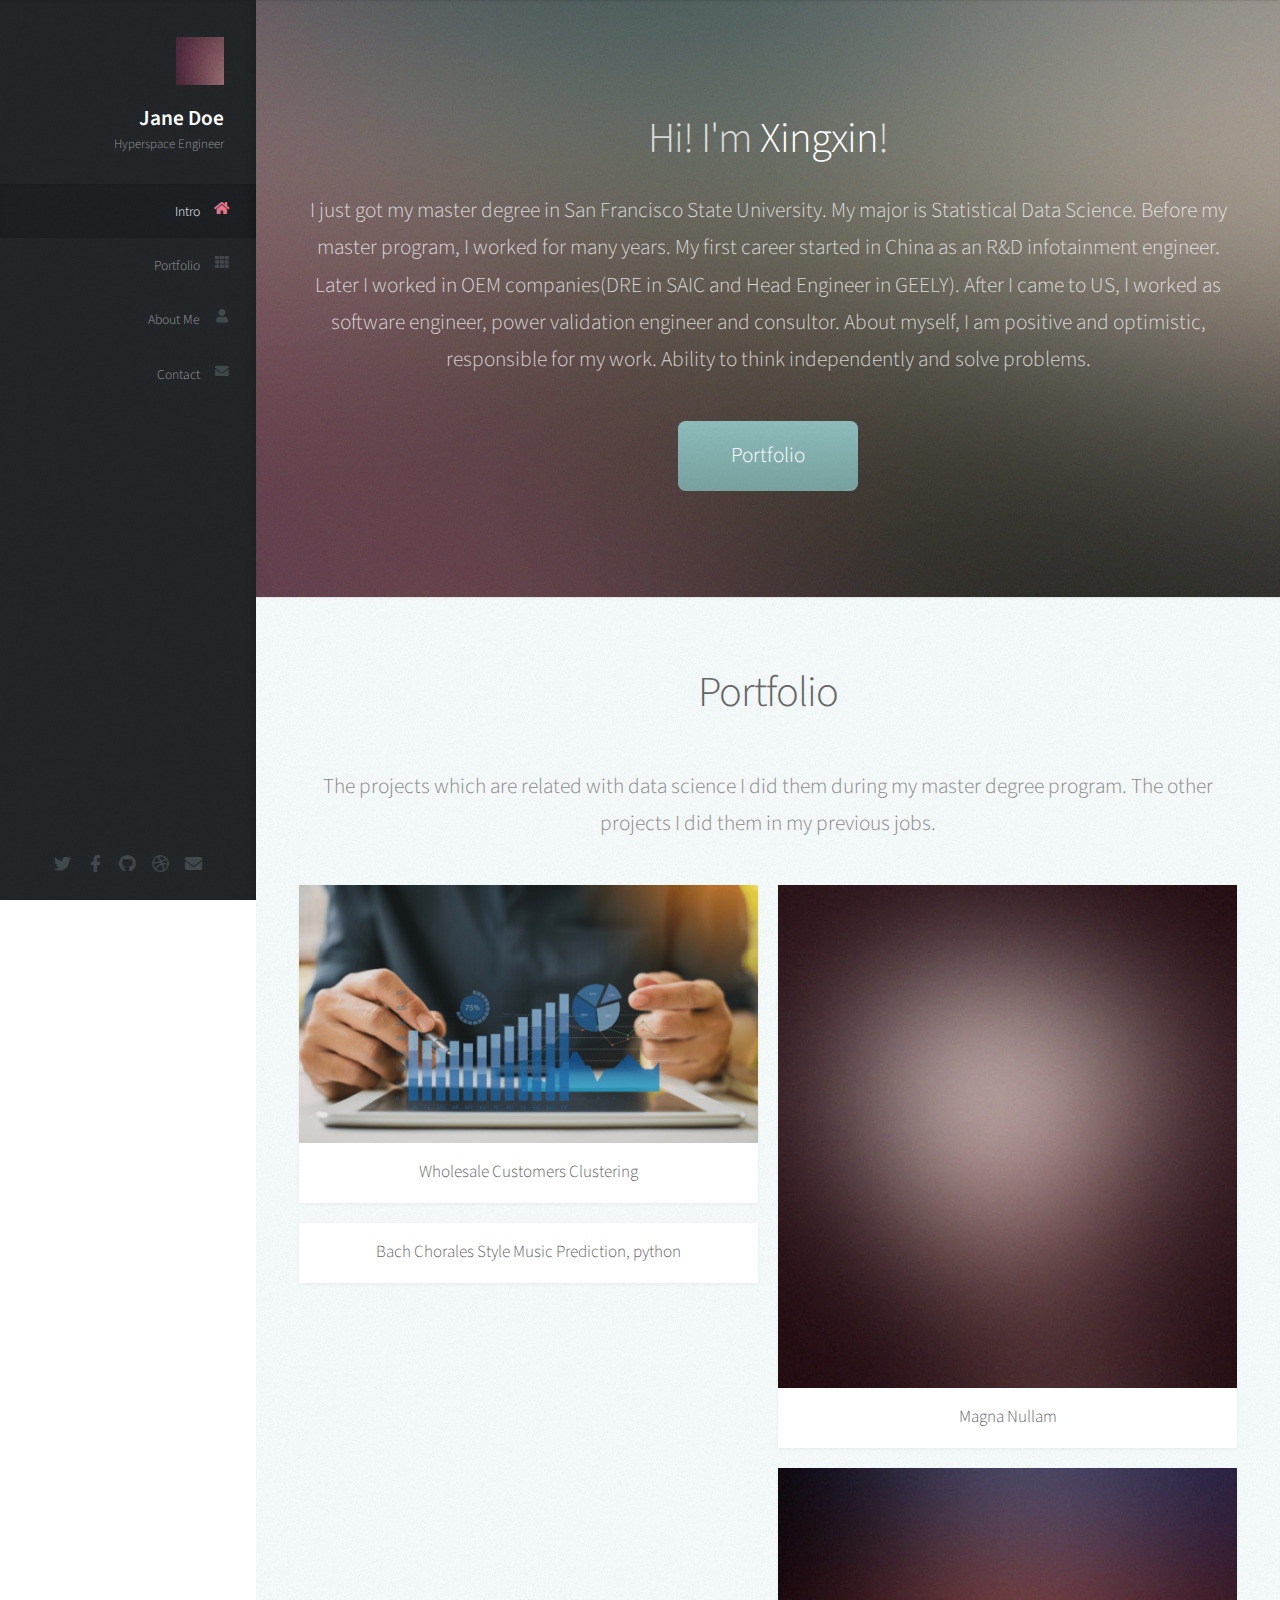
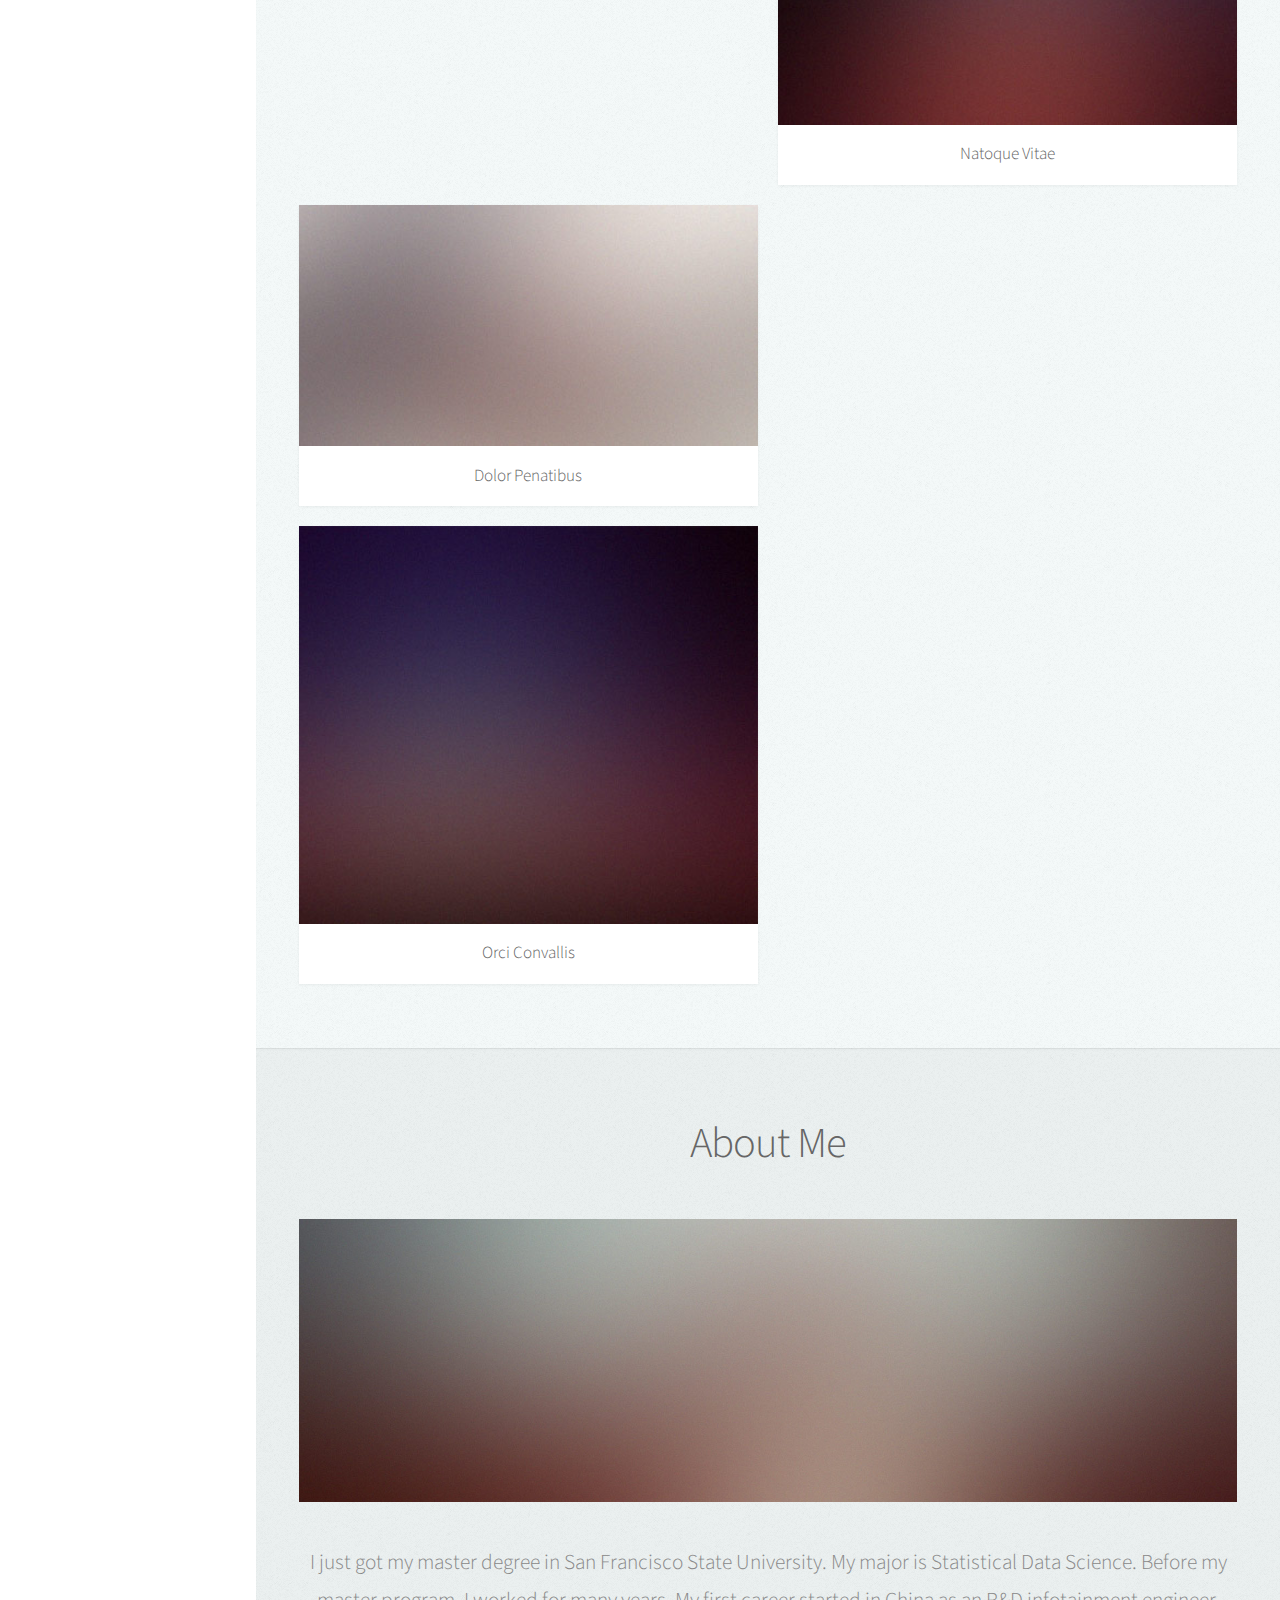
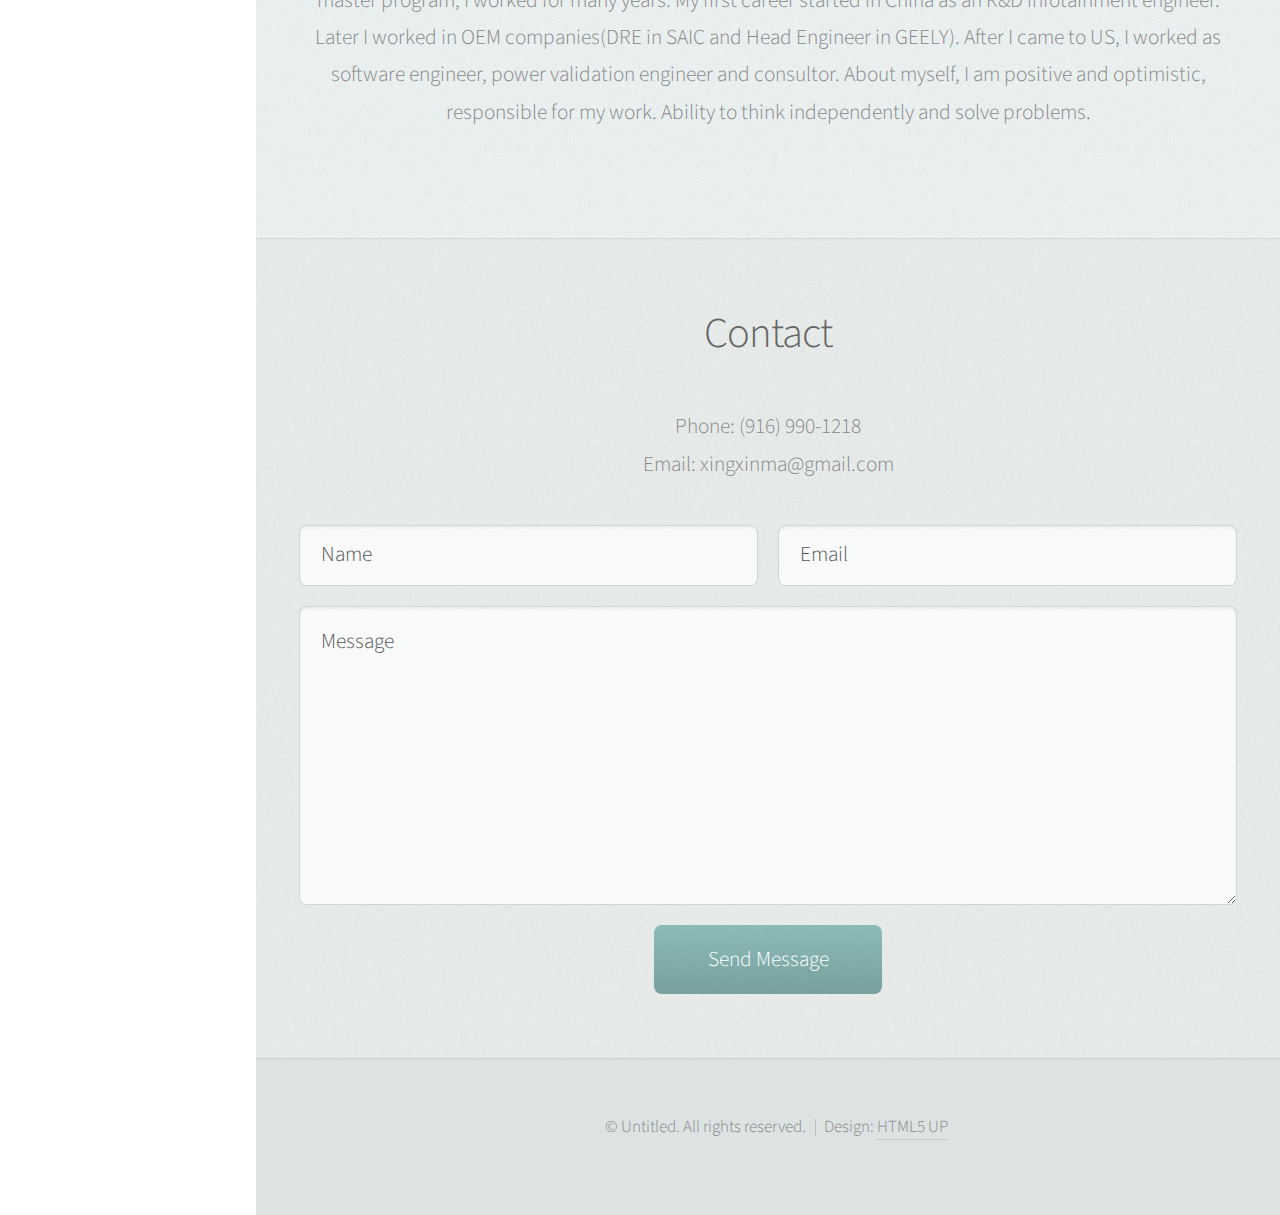
==== commit 172175d2: "add new project" ====
--- a/html5up-prologue/index.html
+++ b/html5up-prologue/index.html
@@ -83,7 +83,7 @@
 							<p>The projects which are related with data science I did them during my master degree program. The other projects I did them in my previous jobs.</p>
 
 							<div class="row">
-								<div class="col-4 col-12-mobile">
+								<div class="col-6 col-12-mobile">
 									<article class="item">
 										<a href="#" class="image fit"><img src="images/pic11.png" alt="" /></a>
 										<header>
@@ -92,13 +92,13 @@
 										</header>
 									</article>
 									<article class="item">
-										<a href="#" class="image fit"><img src="images/pic03.jpg" alt="" /></a>
-										<header>
-											<h3>Rhoncus Semper</h3>
-										</header>
-									</article>
-								</div>
-								<div class="col-4 col-12-mobile">
+										<a href="#" class="image fit"><img src="images/pic23.png" alt="" /></a>
+										<header>
+											<h3>Bach Chorales Style Music Prediction, python</h3>
+										</header>
+									</article>
+								</div>
+								<div class="col-6 col-12-mobile">
 									<article class="item">
 										<a href="#" class="image fit"><img src="images/pic04.jpg" alt="" /></a>
 										<header>
@@ -112,7 +112,7 @@
 										</header>
 									</article>
 								</div>
-								<div class="col-4 col-12-mobile">
+								<div class="col-6 col-12-mobile">
 									<article class="item">
 										<a href="#" class="image fit"><img src="images/pic06.jpg" alt="" /></a>
 										<header>
